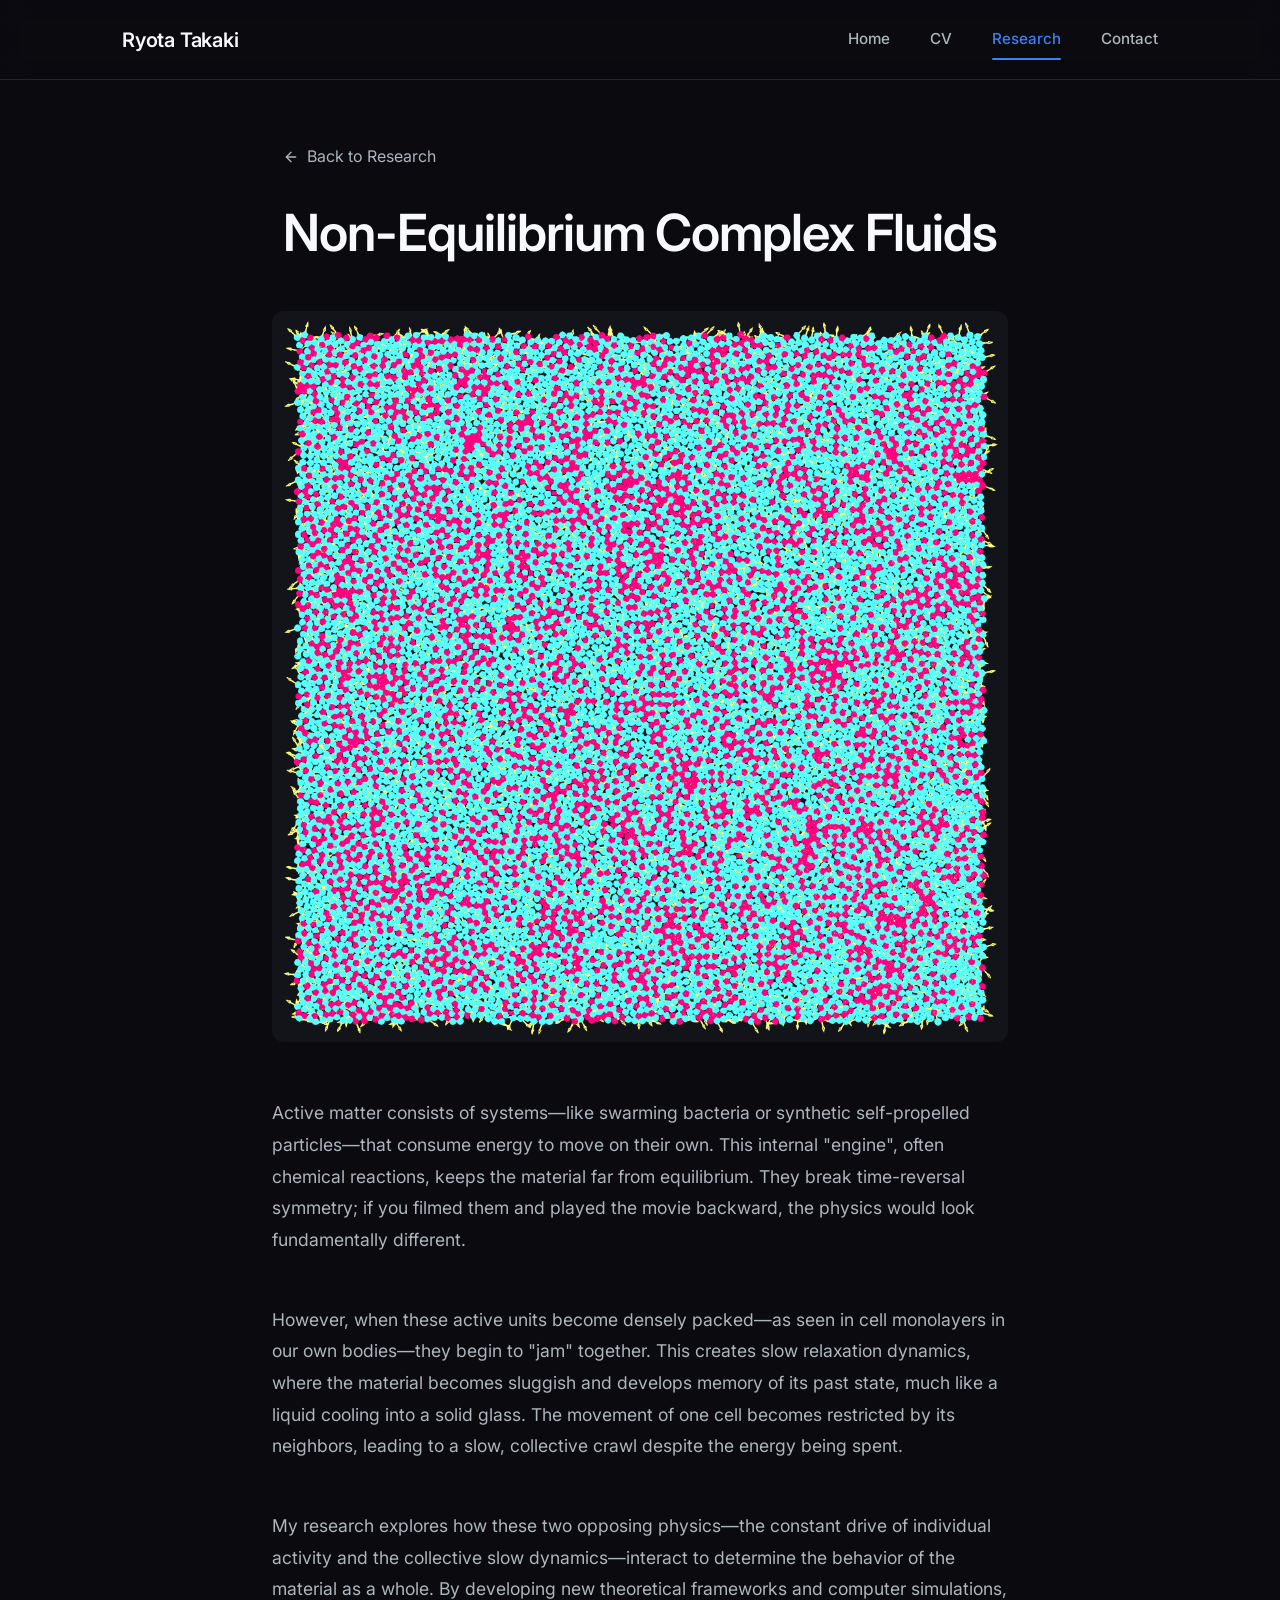
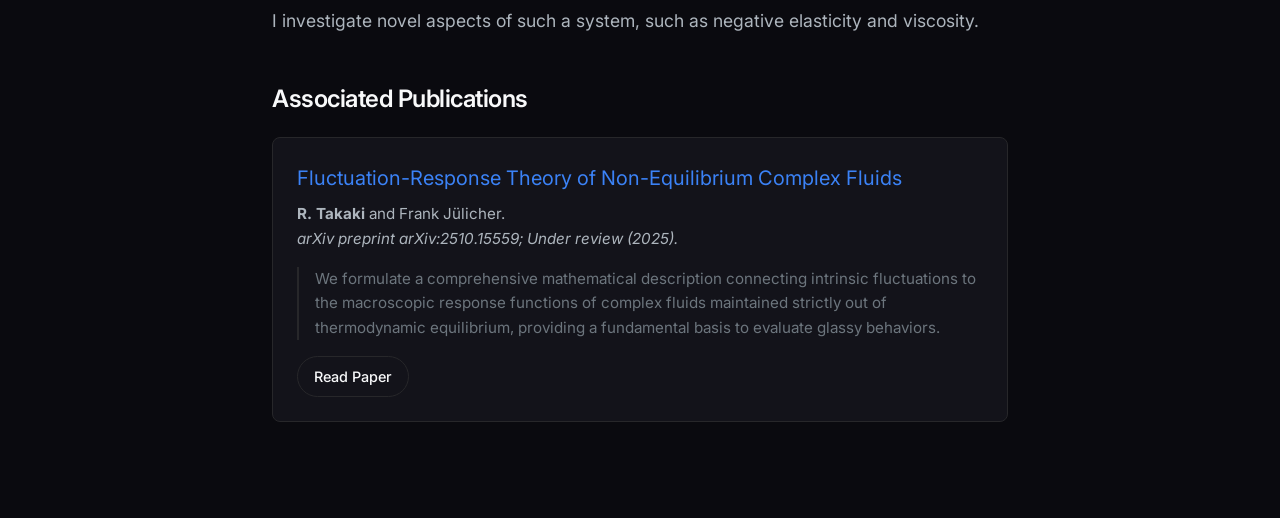
==== project-active-matter.html @ 8cbd3d1a "Initial portfolio commit" ====
<!DOCTYPE html>
<html lang="en">

<head>
    <meta charset="UTF-8">
    <meta name="viewport" content="width=device-width, initial-scale=1.0">
    <title>Active Matter & Motors | Ryota Takaki</title>
    <!-- Google Fonts: Inter -->
    <link rel="preconnect" href="https://fonts.googleapis.com">
    <link rel="preconnect" href="https://fonts.gstatic.com" crossorigin>
    <link href="https://fonts.googleapis.com/css2?family=Inter:wght@300;400;500;600;700&display=swap" rel="stylesheet">
    <!-- Main Stylesheet -->
    <link rel="stylesheet" href="assets/css/styles.css">
    <style>
        .project-header {
            padding: calc(var(--nav-height) + 4rem) 2rem 2rem;
            max-width: var(--container-width);
            margin: 0 auto;
        }

        .back-link {
            display: inline-flex;
            align-items: center;
            color: var(--clr-text-secondary);
            margin-bottom: 2rem;
        }

        .back-link:hover {
            color: var(--clr-accent);
        }

        .back-link svg {
            margin-right: 0.5rem;
            width: 16px;
            height: 16px;
        }

        .project-title {
            font-size: clamp(2rem, 4vw, 3.5rem);
            margin-bottom: 1rem;
            color: var(--clr-text-primary);
        }

        .project-content {
            max-width: 800px;
            margin: 0 auto;
            padding: 0 2rem 4rem;
        }

        .project-img {
            width: 100%;
            border-radius: 12px;
            margin-bottom: 3rem;
            background-color: var(--clr-bg-surface);
        }

        .paper-card {
            background: var(--clr-bg-surface);
            border: 1px solid var(--clr-border);
            padding: 1.5rem;
            border-radius: 8px;
            margin-bottom: 2rem;
            transition: transform var(--transition-fast);
        }

        .paper-card:hover {
            border-color: var(--clr-text-muted);
        }

        .paper-title {
            font-size: 1.25rem;
            color: var(--clr-accent);
            margin-bottom: 0.5rem;
            display: block;
        }

        .paper-authors {
            font-size: 0.95rem;
            color: var(--clr-text-secondary);
            margin-bottom: 1rem;
        }

        .paper-abstract {
            color: var(--clr-text-muted);
            font-size: 0.95rem;
            border-left: 2px solid var(--clr-border);
            padding-left: 1rem;
            margin-bottom: 1rem;
        }
    </style>
</head>

<body>
    <nav class="navbar">
        <div class="nav-container">
            <a href="index.html" class="nav-logo">Ryota Takaki</a>
            <div class="nav-links">
                <a href="index.html" class="nav-link">Home</a>
                <a href="cv.html" class="nav-link">CV</a>
                <a href="research.html" class="nav-link active">Research</a>
                <a href="contact.html" class="nav-link">Contact</a>
            </div>
            <button class="mobile-menu-btn" aria-label="Toggle Navigation">
                <span class="hamburger"></span>
            </button>
        </div>
    </nav>

    <header class="project-header">
        <a href="research.html" class="back-link">
            <svg viewBox="0 0 24 24" fill="none" stroke="currentColor" stroke-width="2" stroke-linecap="round"
                stroke-linejoin="round">
                <line x1="19" y1="12" x2="5" y2="12"></line>
                <polyline points="12 19 5 12 12 5"></polyline>
            </svg>
            Back to Research
        </a>
        <h1 class="project-title animate-on-scroll">Non-Equilibrium Complex Fluids</h1>
    </header>

    <main class="project-content">
        <img src="figures/dense_active_fluid.png" alt="Active Matter" class="project-img animate-on-scroll"
            style="animation-delay: 0.1s;">

        <div class="animate-on-scroll" style="animation-delay: 0.2s;">
            <p style="color: var(--clr-text-secondary); font-size: 1.1rem; line-height: 1.8; margin-bottom: 3rem;">
                Active matter consists of systems—like swarming bacteria or synthetic self-propelled particles—that
                consume energy to move on their own. This internal "engine", often chemical reactions, keeps the
                material far from equilibrium.
                They break time-reversal symmetry; if you filmed them and played the
                movie backward, the physics would look fundamentally different.
            </p>
            <p style="color: var(--clr-text-secondary); font-size: 1.1rem; line-height: 1.8; margin-bottom: 3rem;">
                However, when these active units become densely packed—as seen in cell monolayers in our own bodies—they
                begin to "jam" together. This creates slow relaxation dynamics, where the material becomes sluggish and
                develops
                memory of its past state, much like a liquid cooling into a solid glass. The movement of one cell
                becomes restricted by its neighbors, leading to a slow, collective crawl despite the energy being spent.
            </p>
            <p style="color: var(--clr-text-secondary); font-size: 1.1rem; line-height: 1.8; margin-bottom: 3rem;">
                My research explores how these two opposing physics—the constant drive of individual activity and the
                collective slow dynamics—interact to determine the behavior of the material as a whole. By
                developing new theoretical frameworks and computer simulations, I investigate novel aspects of such a
                system, such as negative elasticity and viscosity.

            </p>

            <h2 style="font-size: 1.5rem; margin-bottom: 1.5rem;">Associated Publications</h2>

            <div class="paper-card">
                <a href="https://arxiv.org/abs/2501.15559?" target="_blank" class="paper-title">Fluctuation-Response
                    Theory of Non-Equilibrium Complex Fluids</a>
                <div class="paper-authors"><strong>R. Takaki</strong> and Frank Jülicher.<br><em>arXiv preprint
                        arXiv:2510.15559; Under review (2025).</em></div>
                <div class="paper-abstract">
                    We formulate a comprehensive mathematical description connecting intrinsic fluctuations to the
                    macroscopic response functions of complex fluids maintained strictly out of thermodynamic
                    equilibrium, providing a fundamental basis to evaluate glassy behaviors.
                </div>
                <a href="https://arxiv.org/abs/2501.15559?" target="_blank" class="btn btn-secondary"
                    style="padding: 0.5rem 1rem; font-size: 0.9rem;">Read Paper</a>
            </div>



        </div>
    </main>

    <script src="assets/js/main.js"></script>
</body>

</html>
---- assets/css/styles.css ----
/* ==========================================================================
   Design System Variables
   ========================================================================== */
   :root {
    /* Colors */
    --clr-bg: #0a0a0f;
    --clr-bg-surface: #13131a;
    --clr-bg-surface-hover: #1c1c26;
    
    --clr-text-primary: #f8f9fa;
    --clr-text-secondary: #adb5bd;
    --clr-text-muted: #6c757d;
    
    --clr-accent: #3b82f6; /* Modern Blue */
    --clr-accent-hover: #60a5fa;
    --clr-accent-glow: rgba(59, 130, 246, 0.15);
    
    --clr-border: #27272a;
    
    /* Typography */
    --font-primary: 'Inter', -apple-system, BlinkMacSystemFont, "Segoe UI", Roboto, Helvetica, Arial, sans-serif;
    
    /* Animations */
    --transition-fast: 150ms cubic-bezier(0.4, 0, 0.2, 1);
    --transition-normal: 300ms cubic-bezier(0.4, 0, 0.2, 1);
    --transition-slow: 500ms cubic-bezier(0.4, 0, 0.2, 1);
    
    /* Layout */
    --container-width: 1100px;
    --nav-height: 80px;
}

/* ==========================================================================
   Reset & Base Styles
   ========================================================================== */
*, *::before, *::after {
    box-sizing: border-box;
    margin: 0;
    padding: 0;
}

body {
    font-family: var(--font-primary);
    background-color: var(--clr-bg);
    color: var(--clr-text-primary);
    line-height: 1.6;
    -webkit-font-smoothing: antialiased;
    -moz-osx-font-smoothing: grayscale;
    min-height: 100vh;
    display: flex;
    flex-direction: column;
}

a {
    color: inherit;
    text-decoration: none;
    transition: color var(--transition-fast);
}

ul {
    list-style: none;
}

/* ==========================================================================
   Typography
   ========================================================================== */
h1, h2, h3, h4, h5, h6 {
    line-height: 1.2;
    font-weight: 600;
    letter-spacing: -0.02em;
}

/* ==========================================================================
   Navigation
   ========================================================================== */
.navbar {
    position: fixed;
    top: 0;
    left: 0;
    right: 0;
    height: var(--nav-height);
    background: rgba(10, 10, 15, 0.8);
    backdrop-filter: blur(12px);
    -webkit-backdrop-filter: blur(12px);
    border-bottom: 1px solid var(--clr-border);
    z-index: 1000;
    transition: transform var(--transition-normal);
}

.navbar.hidden {
    transform: translateY(-100%);
}

.nav-container {
    max-width: var(--container-width);
    margin: 0 auto;
    padding: 0 2rem;
    height: 100%;
    display: flex;
    justify-content: space-between;
    align-items: center;
}

.nav-logo {
    font-size: 1.25rem;
    font-weight: 600;
    letter-spacing: -0.01em;
    position: relative;
    z-index: 1001; /* Keep above mobile menu */
}

.nav-links {
    display: flex;
    gap: 2.5rem;
}

.nav-link {
    font-size: 0.95rem;
    font-weight: 500;
    color: var(--clr-text-secondary);
    position: relative;
    padding: 0.5rem 0;
}

.nav-link:hover {
    color: var(--clr-text-primary);
}

.nav-link.active {
    color: var(--clr-accent);
}

.nav-link::after {
    content: '';
    position: absolute;
    bottom: 0;
    left: 0;
    width: 0%;
    height: 2px;
    background-color: var(--clr-accent);
    transition: width var(--transition-normal);
    border-radius: 2px;
}

.nav-link:hover::after,
.nav-link.active::after {
    width: 100%;
}

.mobile-menu-btn {
    display: none;
    background: transparent;
    border: none;
    cursor: pointer;
    padding: 0.5rem;
    z-index: 1001;
}

.hamburger {
    display: block;
    width: 24px;
    height: 2px;
    background: var(--clr-text-primary);
    position: relative;
    transition: background var(--transition-fast);
}

.hamburger::before,
.hamburger::after {
    content: '';
    position: absolute;
    left: 0;
    width: 100%;
    height: 2px;
    background: var(--clr-text-primary);
    transition: transform var(--transition-normal), top var(--transition-normal);
}

.hamburger::before { top: -6px; }
.hamburger::after { top: 6px; }

/* Mobile Menu Active State */
.mobile-menu-btn.active .hamburger { background: transparent; }
.mobile-menu-btn.active .hamburger::before {
    top: 0;
    transform: rotate(45deg);
}
.mobile-menu-btn.active .hamburger::after {
    top: 0;
    transform: rotate(-45deg);
}

/* ==========================================================================
   Hero Section
   ========================================================================== */
.hero {
    min-height: 100vh;
    display: flex;
    align-items: center;
    position: relative;
    padding: calc(var(--nav-height) + 4rem) 2rem 4rem;
    overflow: hidden;
}

.hero-content {
    max-width: var(--container-width);
    margin: 0 auto;
    position: relative;
    z-index: 10;
}

.hero-title {
    font-size: clamp(3rem, 8vw, 5.5rem);
    font-weight: 700;
    margin-bottom: 0.5rem;
    background: linear-gradient(135deg, #fff 0%, #a1a1aa 100%);
    -webkit-background-clip: text;
    -webkit-text-fill-color: transparent;
    background-clip: text;
}

.hero-subtitle {
    font-size: clamp(1.5rem, 4vw, 2.5rem);
    font-weight: 400;
    color: var(--clr-text-secondary);
    margin-bottom: 1.5rem;
}

.hero-affiliation {
    font-size: clamp(1rem, 2vw, 1.25rem);
    font-weight: 500;
    color: var(--clr-text-secondary);
    margin-bottom: 2.5rem;
    padding-left: 1rem;
    border-left: 3px solid var(--clr-accent);
}

.highlight-link {
    color: var(--clr-text-primary);
    text-decoration: underline;
    text-decoration-color: var(--clr-accent);
    text-decoration-thickness: 2px;
    text-underline-offset: 4px;
    transition: color var(--transition-fast);
}

.highlight-link:hover {
    color: var(--clr-accent);
}

.hero-description {
    max-width: 700px;
    font-size: 1.125rem;
    color: var(--clr-text-secondary);
    display: flex;
    flex-direction: column;
    gap: 1.25rem;
    margin-bottom: 3rem;
}

.hero-actions {
    display: flex;
    gap: 1rem;
    margin-bottom: 4rem;
    flex-wrap: wrap;
}

.btn {
    display: inline-flex;
    align-items: center;
    justify-content: center;
    padding: 0.875rem 1.75rem;
    border-radius: 9999px; /* Pill shape */
    font-weight: 500;
    font-size: 1rem;
    cursor: pointer;
    transition: all var(--transition-normal);
}

.btn-primary {
    background-color: var(--clr-accent);
    color: white;
    box-shadow: 0 0 20px var(--clr-accent-glow);
}

.btn-primary:hover {
    background-color: var(--clr-accent-hover);
    transform: translateY(-2px);
    box-shadow: 0 5px 25px var(--clr-accent-glow);
}

.btn-secondary {
    background-color: var(--clr-bg-surface);
    color: var(--clr-text-primary);
    border: 1px solid var(--clr-border);
}

.btn-secondary:hover {
    background-color: var(--clr-bg-surface-hover);
    border-color: var(--clr-text-muted);
    transform: translateY(-2px);
}

.social-links {
    display: flex;
    gap: 1.5rem;
}

.social-link {
    color: var(--clr-text-muted);
    transition: all var(--transition-fast);
    display: flex;
    align-items: center;
    justify-content: center;
    width: 48px;
    height: 48px;
    border-radius: 50%;
    background: var(--clr-bg-surface);
    border: 1px solid var(--clr-border);
}

.social-link:hover {
    color: var(--clr-accent);
    background: var(--clr-bg-surface-hover);
    border-color: var(--clr-accent);
    transform: translateY(-3px);
    box-shadow: 0 10px 20px var(--clr-accent-glow);
}

/* Background Effect */
.hero-background {
    position: absolute;
    top: 50%;
    right: -10%;
    width: 800px;
    height: 800px;
    background: radial-gradient(circle, var(--clr-accent-glow) 0%, transparent 70%);
    transform: translateY(-50%);
    border-radius: 50%;
    z-index: 0;
    pointer-events: none;
    filter: blur(60px);
}

/* ==========================================================================
   Animations
   ========================================================================== */
.reveal-text {
    opacity: 0;
    transform: translateY(30px);
    animation: revealUp 0.8s cubic-bezier(0.2, 0.8, 0.2, 1) forwards;
}

.delay-1 { animation-delay: 0.1s; }
.delay-2 { animation-delay: 0.2s; }
.delay-3 { animation-delay: 0.3s; }
.delay-4 { animation-delay: 0.4s; }
.delay-5 { animation-delay: 0.5s; }

@keyframes revealUp {
    0% {
        opacity: 0;
        transform: translateY(30px);
    }
    100% {
        opacity: 1;
        transform: translateY(0);
    }
}

/* ==========================================================================
   Responsive Design
   ========================================================================== */
@media (max-width: 768px) {
    .mobile-menu-btn {
        display: block;
    }
    
    .nav-links {
        position: fixed;
        top: 0;
        right: -100%;
        width: 100vw;
        height: 100vh;
        background: var(--clr-bg);
        flex-direction: column;
        justify-content: center;
        align-items: center;
        transition: right var(--transition-normal);
        z-index: 1000;
        padding: 2rem;
    }
    
    .nav-links.active {
        right: 0;
    }
    
    .nav-link {
        font-size: 1.5rem;
    }
    
    .hero-background {
        right: 50%;
        transform: translate(50%, -50%);
        width: 100%;
        height: 100vw;
    }
}
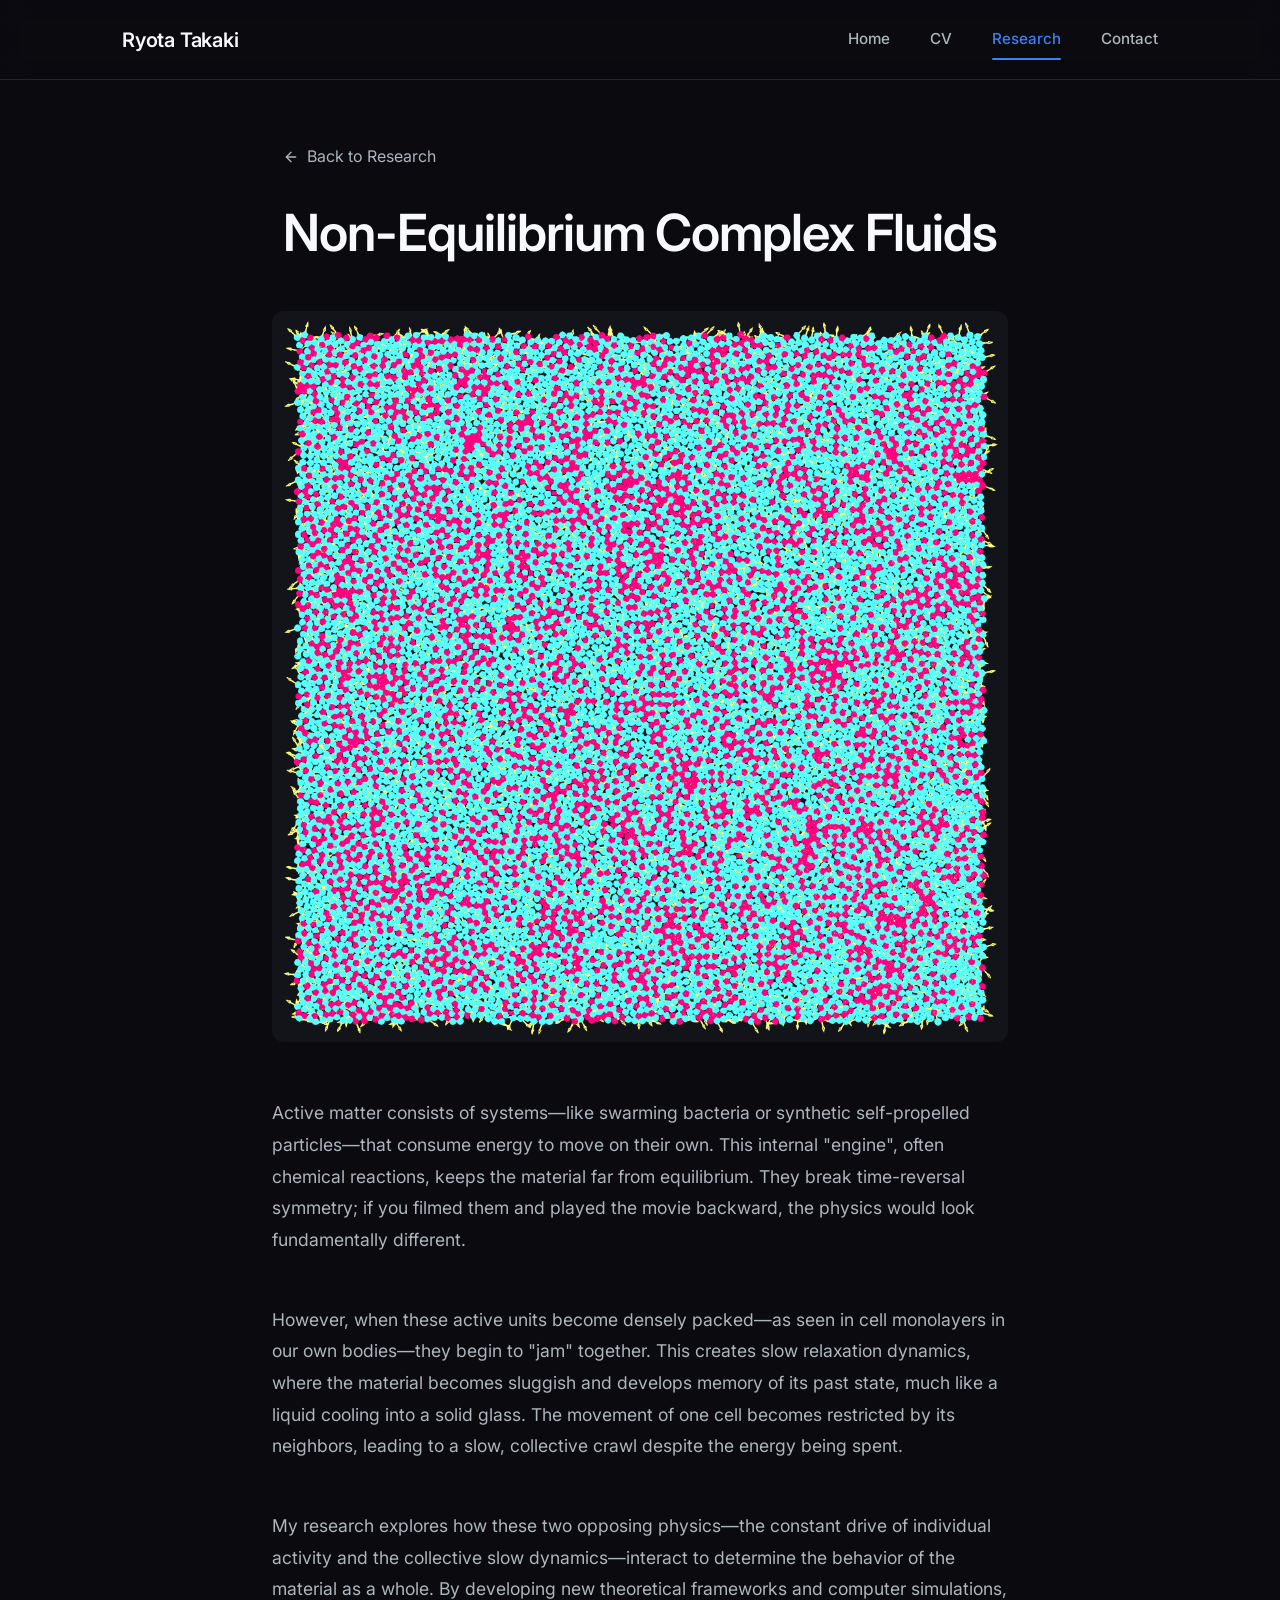
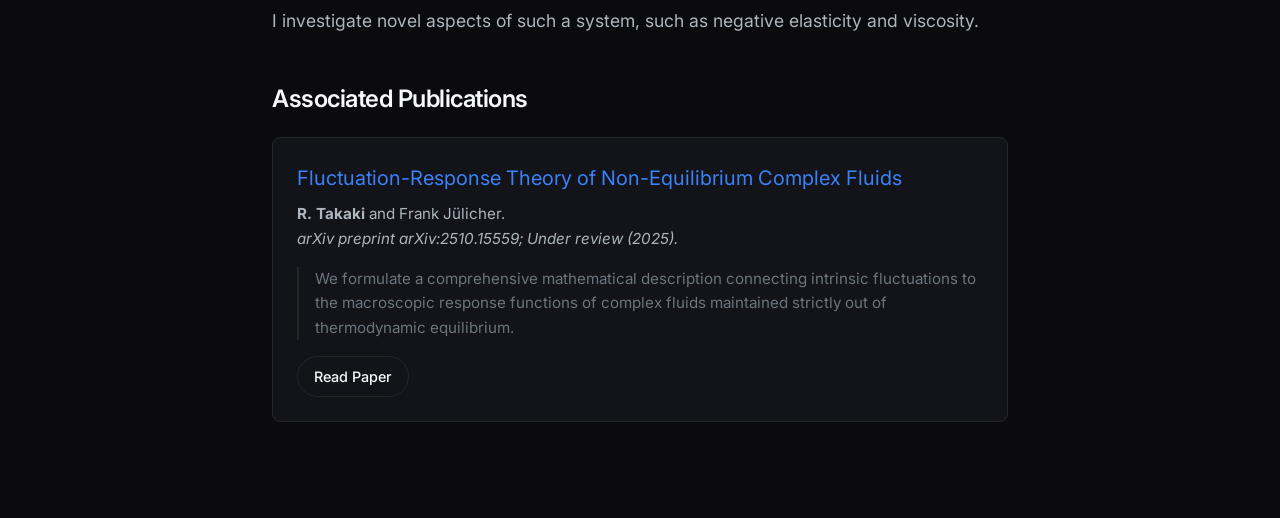
==== commit c5b0bed7: "Fix expression in paper abstract" ====
--- a/project-active-matter.html
+++ b/project-active-matter.html
@@ -155,7 +155,7 @@
                 <div class="paper-abstract">
                     We formulate a comprehensive mathematical description connecting intrinsic fluctuations to the
                     macroscopic response functions of complex fluids maintained strictly out of thermodynamic
-                    equilibrium, providing a fundamental basis to evaluate glassy behaviors.
+                    equilibrium.
                 </div>
                 <a href="https://arxiv.org/abs/2501.15559?" target="_blank" class="btn btn-secondary"
                     style="padding: 0.5rem 1rem; font-size: 0.9rem;">Read Paper</a>
@@ -169,4 +169,4 @@
     <script src="assets/js/main.js"></script>
 </body>
 
-</html>+</html>
